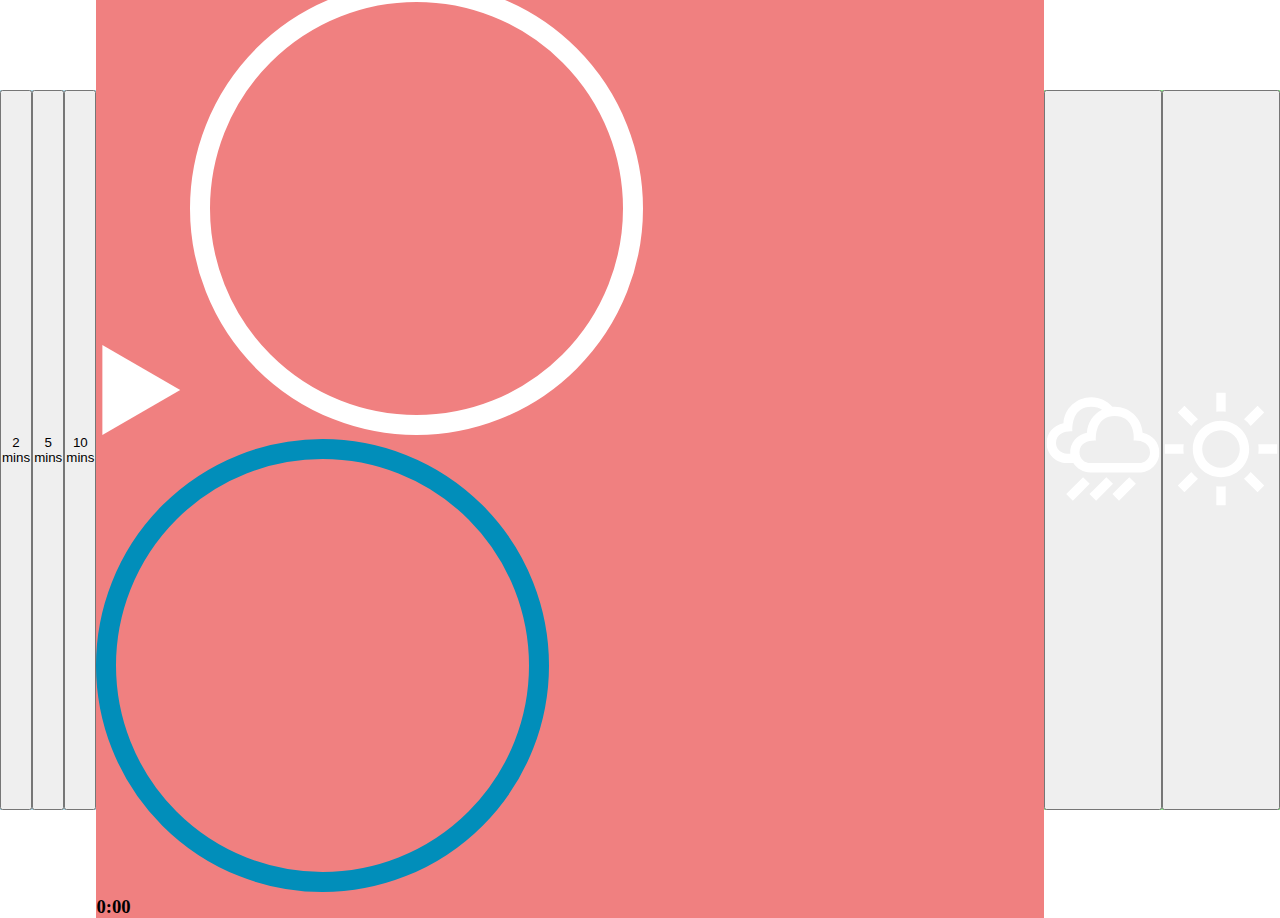
==== index.html @ 3e64bf37 "First commit, working on styling" ====
<!DOCTYPE html>
<html lang="en">
  <head>
    <meta charset="UTF-8" />
    <meta name="viewport" content="width=device-width, initial-scale=1.0" />
    <link rel="stylesheet" href="./style.css" />
    <title>Meditation Player</title>
  </head>
  <body>
    <div class="app">

      <div class="vid-container">
        <video loop>
          <source src="./video//rain.mp4" type="video/mp4 " />
        </video>
      </div>

      <div class="time-select">
        <button data-time="120">2 mins</button>
        <button data-time="300">5 mins</button>
        <button data-time="600">10 mins</button>
      </div>
      <div class="player-container">
        <audio class="track">
          <source src="./sounds/rain.mp3" />
        </audio>
        <img src="./svg/play.svg" alt="play" class="play" />
        <svg
          class="track-outline"
          width="453"
          height="453"
          viewBox="0 0 453 453"
          fill="none"
          xmlns="http://www.w3.org/2000/svg"
        >
          <circle
            cx="226.5"
            cy="226.5"
            r="216.5"
            stroke="white"
            stroke-width="20"
          />
        </svg>
        <svg
          class="moving-outline"
          width="453"
          height="453"
          viewBox="0 0 453 453"
          fill="none"
          xmlns="http://www.w3.org/2000/svg"
        >
          <circle
            cx="226.5"
            cy="226.5"
            r="216.5"
            stroke="#018EBA"
            stroke-width="20"
          />
        </svg>
        <h3 class="time-display">0:00</h3>
      </div>
      <div class="sound-picker">
        <button data-sound="./sounds/rain.mp3" data-video="./video/rain.mp4">
          <img src="./svg/rain.svg" alt="rain">
        </button>
        <button data-sound="./sounds/beach.mp3" data-video="./video/beach.mp4">
          <img src="./svg/beach.svg" alt="beach">
        </button>
      </div>
    </div>

    <script src="./app.js"></script>
  </body>
</html>
---- style.css ----
* {
  margin: 0;
  padding: 0;
  box-sizing: border-box;
}

.app {
  height: 100vh;
  display: flex;
  justify-content: space-evenly;
  align-items: center;
}

.time-select, 
.sound-picker {
  height: 80%;
  flex: 1;
  display: flex;
}

.time-select {
  background: lightblue;
}
.sound-picker {
  background:lightgreen;
}
.player-container {
  background: lightcoral;
}

video {
  display: none;
}
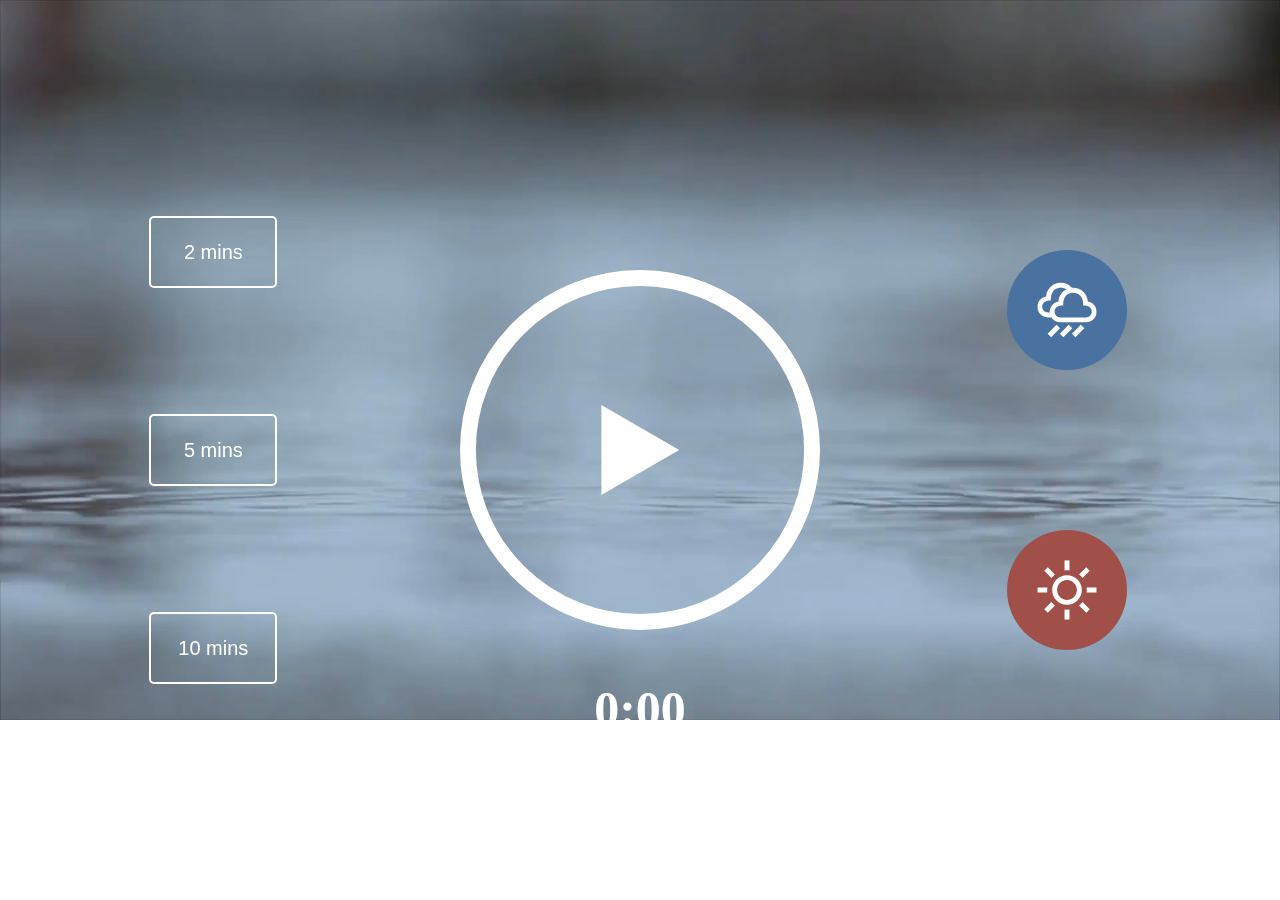
==== commit e33f147b: "fixed playPause bug" ====
--- a/index.html
+++ b/index.html
@@ -11,7 +11,7 @@
 
       <div class="vid-container">
         <video loop>
-          <source src="./video//rain.mp4" type="video/mp4 " />
+          <source src="./video/rain.mp4" type="video/mp4 " />
         </video>
       </div>
 
--- a/style.css
+++ b/style.css
@@ -12,22 +12,77 @@
 }
 
 .time-select, 
-.sound-picker {
+.sound-picker,
+.player-container {
   height: 80%;
   flex: 1;
   display: flex;
+  flex-direction: column;
+  justify-content: space-evenly;
+  align-items: center;
 }
 
-.time-select {
-  background: lightblue;
+.player-container {
+  position: relative;
 }
-.sound-picker {
-  background:lightgreen;
+
+.player-container svg {
+  position: absolute;
+  height: 50%;
+  top: 50%;
+  left: 50%;
+  transform: translate(-50%, -50%);
+  pointer-events: none;
 }
-.player-container {
-  background: lightcoral;
+
+.time-display {
+  position: absolute;
+  bottom: 10%;
+  color: white;
+  font-size: 50px;
 }
 
 video {
-  display: none;
+  position: fixed;
+  top: 0;
+  left: 0;
+  width: 100%;
+  z-index: -10;
+}
+
+.time-select button,
+.sound-picker button {
+  color: white;
+  width: 30%;
+  height: 10%;
+  background: none;
+  border: 2px solid white;
+  cursor: pointer;
+  border-radius: 5px;
+  font-size: 20px;
+  transition: all 0.5s ease;
+}
+
+.time-select button:hover {
+  color: black;
+  background: white;
+}
+
+.sound-picker button {
+  border: none;
+  height: 120px;
+  width: 120px;
+  border-radius: 50%;
+  padding: 30px;
+}
+
+.sound-picker button img {
+  height: 100%
+}
+
+.sound-picker button:nth-child(1) {
+  background: #4972a1;
+}
+.sound-picker button:nth-child(2) {
+  background: #a14f49;
 }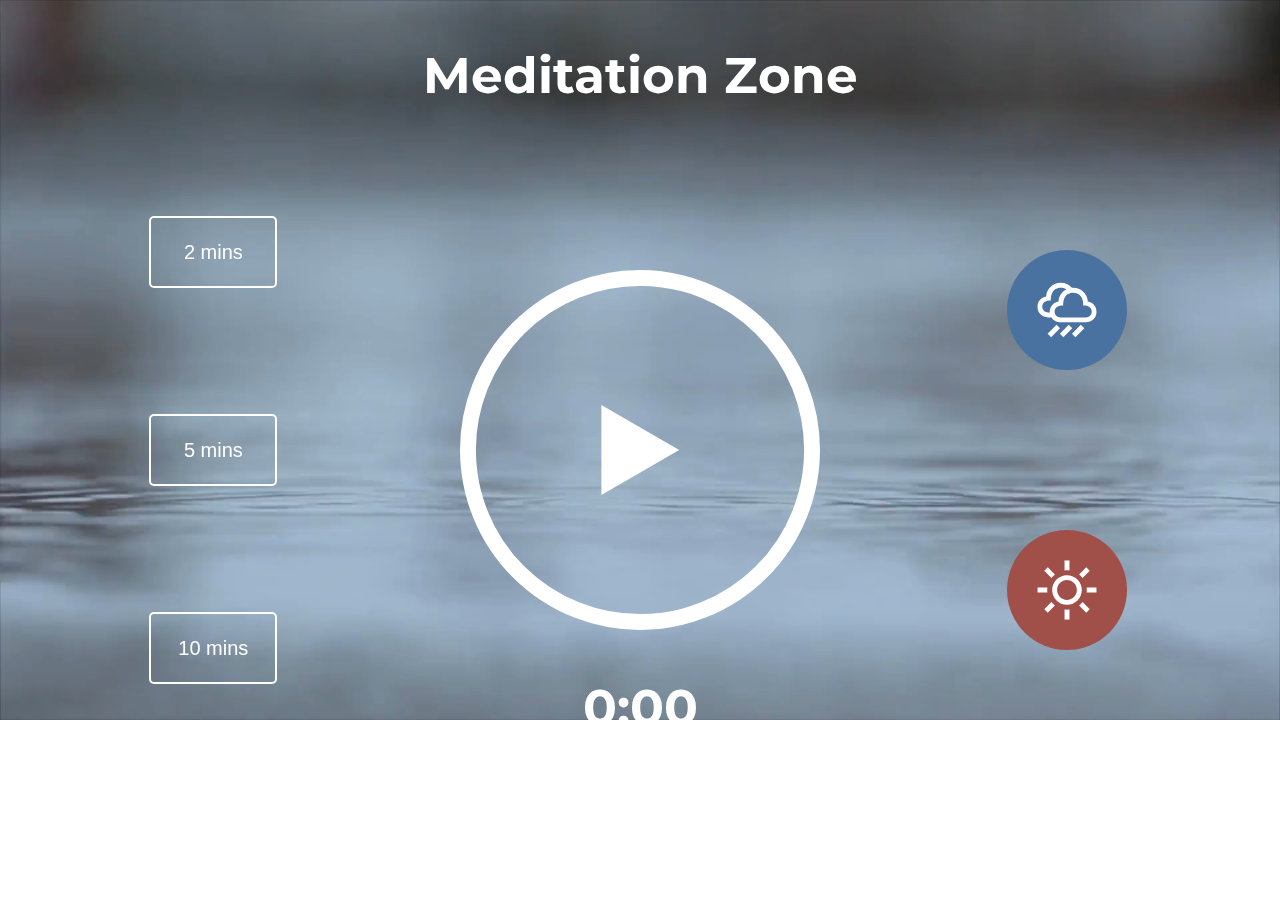
==== commit 1073ec05: "added responsiveness" ====
--- a/index.html
+++ b/index.html
@@ -1,24 +1,28 @@
 <!DOCTYPE html>
 <html lang="en">
+
   <head>
     <meta charset="UTF-8" />
     <meta name="viewport" content="width=device-width, initial-scale=1.0" />
+    <meta http-equiv="X-UA-Compatible" content="ie=edge" />
+    <base href="/">
+    <link rel="stylesheet" href="https://fonts.googleapis.com/css2?family=Montserrat" />
     <link rel="stylesheet" href="./style.css" />
     <title>Meditation Player</title>
   </head>
+
   <body>
     <div class="app">
-
+      <h1 class="headerTitle">Meditation Zone</h1>
       <div class="vid-container">
         <video loop>
           <source src="./video/rain.mp4" type="video/mp4 " />
         </video>
       </div>
-
       <div class="time-select">
-        <button data-time="120">2 mins</button>
-        <button data-time="300">5 mins</button>
-        <button data-time="600">10 mins</button>
+        <button data-time="10" class="short-mins">2 mins</button>
+        <button data-time="300" class="medium-mins">5 mins</button>
+        <button data-time="600" class="long-mins">10 mins</button>
       </div>
       <div class="player-container">
         <audio class="track">
@@ -57,6 +61,7 @@
             stroke-width="20"
           />
         </svg>
+
         <h3 class="time-display">0:00</h3>
       </div>
       <div class="sound-picker">
--- a/style.css
+++ b/style.css
@@ -9,45 +9,17 @@
   display: flex;
   justify-content: space-evenly;
   align-items: center;
+  font-family: "Montserrat", sans-serif;
 }
 
 .time-select, 
-.sound-picker,
-.player-container {
+.sound-picker {
   height: 80%;
   flex: 1;
   display: flex;
   flex-direction: column;
   justify-content: space-evenly;
   align-items: center;
-}
-
-.player-container {
-  position: relative;
-}
-
-.player-container svg {
-  position: absolute;
-  height: 50%;
-  top: 50%;
-  left: 50%;
-  transform: translate(-50%, -50%);
-  pointer-events: none;
-}
-
-.time-display {
-  position: absolute;
-  bottom: 10%;
-  color: white;
-  font-size: 50px;
-}
-
-video {
-  position: fixed;
-  top: 0;
-  left: 0;
-  width: 100%;
-  z-index: -10;
 }
 
 .time-select button,
@@ -61,11 +33,6 @@
   border-radius: 5px;
   font-size: 20px;
   transition: all 0.5s ease;
-}
-
-.time-select button:hover {
-  color: black;
-  background: white;
 }
 
 .sound-picker button {
@@ -85,4 +52,124 @@
 }
 .sound-picker button:nth-child(2) {
   background: #a14f49;
-}+}
+
+.time-select button:hover {
+  color: black;
+  background: white;
+}
+
+.player-container {
+  position: relative;
+  height: 80%;
+  display: flex;
+  justify-content: space-evenly;
+  align-items: center;
+  flex-direction: column;
+  flex: 1;
+}
+
+.player-container svg {
+  position: absolute;
+  height: 50%;
+  top: 50%;
+  left: 50%;
+  transform: translate(-50%, -50%) rotate(-90deg);
+  pointer-events: none;
+}
+.player-container svg circle {
+  transition: all 0.2s ease-in-out;
+}
+
+.time-display {
+  position: absolute;
+  bottom: 10%;
+  color: white;
+  font-size: 50px;
+}
+
+video {
+  position: fixed;
+  top: 0;
+  left: 0;
+  width: 100%;
+  z-index: -10;
+}
+
+.play {
+  margin: auto;
+  position: relative;
+}
+.headerTitle {
+  position: fixed;
+  color: white;
+  top: 5%;
+  font-size: 50px;
+}
+
+/* Responsiveness */
+
+@media only screen and (max-width: 767px) {
+  .app {
+    height: 100%;
+  }
+
+  .headerTitle {
+    font-size: 18px;
+  }
+
+  video {
+    height: 100%;
+    width: auto;
+    display: block;
+  }
+  
+  .time-select {
+    position: fixed;
+    height: 50%;
+    bottom: 0;
+    left: 0%;
+    width: 50%;
+  }
+
+  .time-select button {
+    width: 70%;
+    height: 20%;
+    color: white;
+    border: 1px solid white;
+  }
+
+  .time-select button:hover {
+    background: white;
+    color: rgb(63, 63, 63);
+    border: 0px, solid white;
+    box-shadow: 0 0 10px black;
+  }
+
+  .sound-picker {
+    position: fixed;
+    height: 50%;
+    bottom: 0;
+    right: 0%;
+    width: 50%;
+  }
+
+  .sound-picker button {
+    transition: ease-in-out 0.4s;
+    box-shadow: 0 0 10px black;
+  }
+
+  .player-container {
+    height: 50%;
+    position: fixed;
+    top: 0;
+  }
+
+  .play {
+    height: 10%;
+  }
+
+  .time-display {
+    font-size: 20px;
+  }
+}
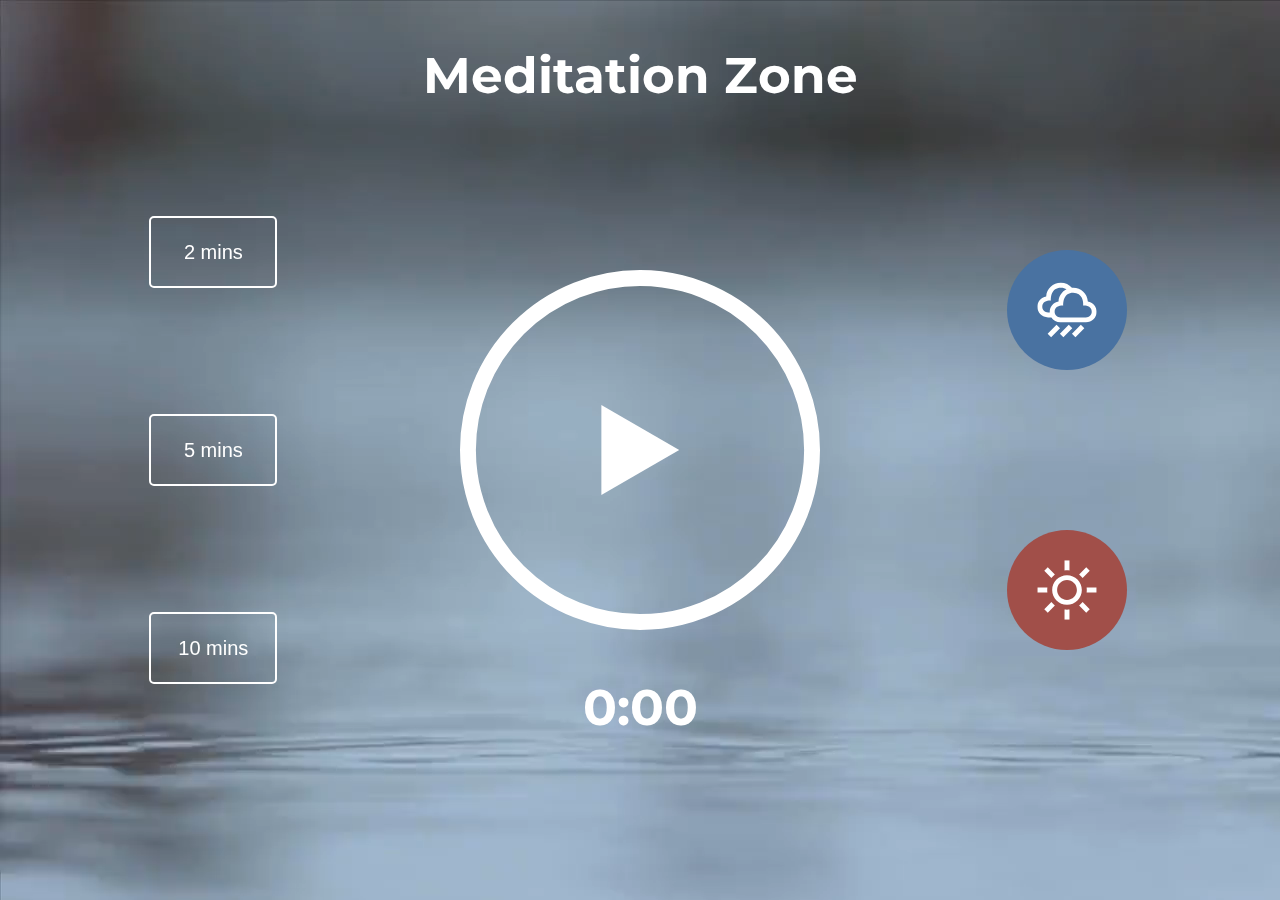
==== commit 6338eeb8: "reverted back from source folder due to issues" ====
--- a/index.html
+++ b/index.html
@@ -5,7 +5,6 @@
     <meta charset="UTF-8" />
     <meta name="viewport" content="width=device-width, initial-scale=1.0" />
     <meta http-equiv="X-UA-Compatible" content="ie=edge" />
-    <base href="/">
     <link rel="stylesheet" href="https://fonts.googleapis.com/css2?family=Montserrat" />
     <link rel="stylesheet" href="./style.css" />
     <title>Meditation Player</title>
--- a/style.css
+++ b/style.css
@@ -109,6 +109,22 @@
 
 /* Responsiveness */
 
+/*
+Tablet 
+*/
+
+ @media only screen and (min-width: 768px) {
+  video {
+    max-height: auto;
+    width: auto;
+    display: block;
+  }
+}
+
+/*
+Mobile
+*/
+
 @media only screen and (max-width: 767px) {
   .app {
     height: 100%;
@@ -172,4 +188,4 @@
   .time-display {
     font-size: 20px;
   }
-}
+}